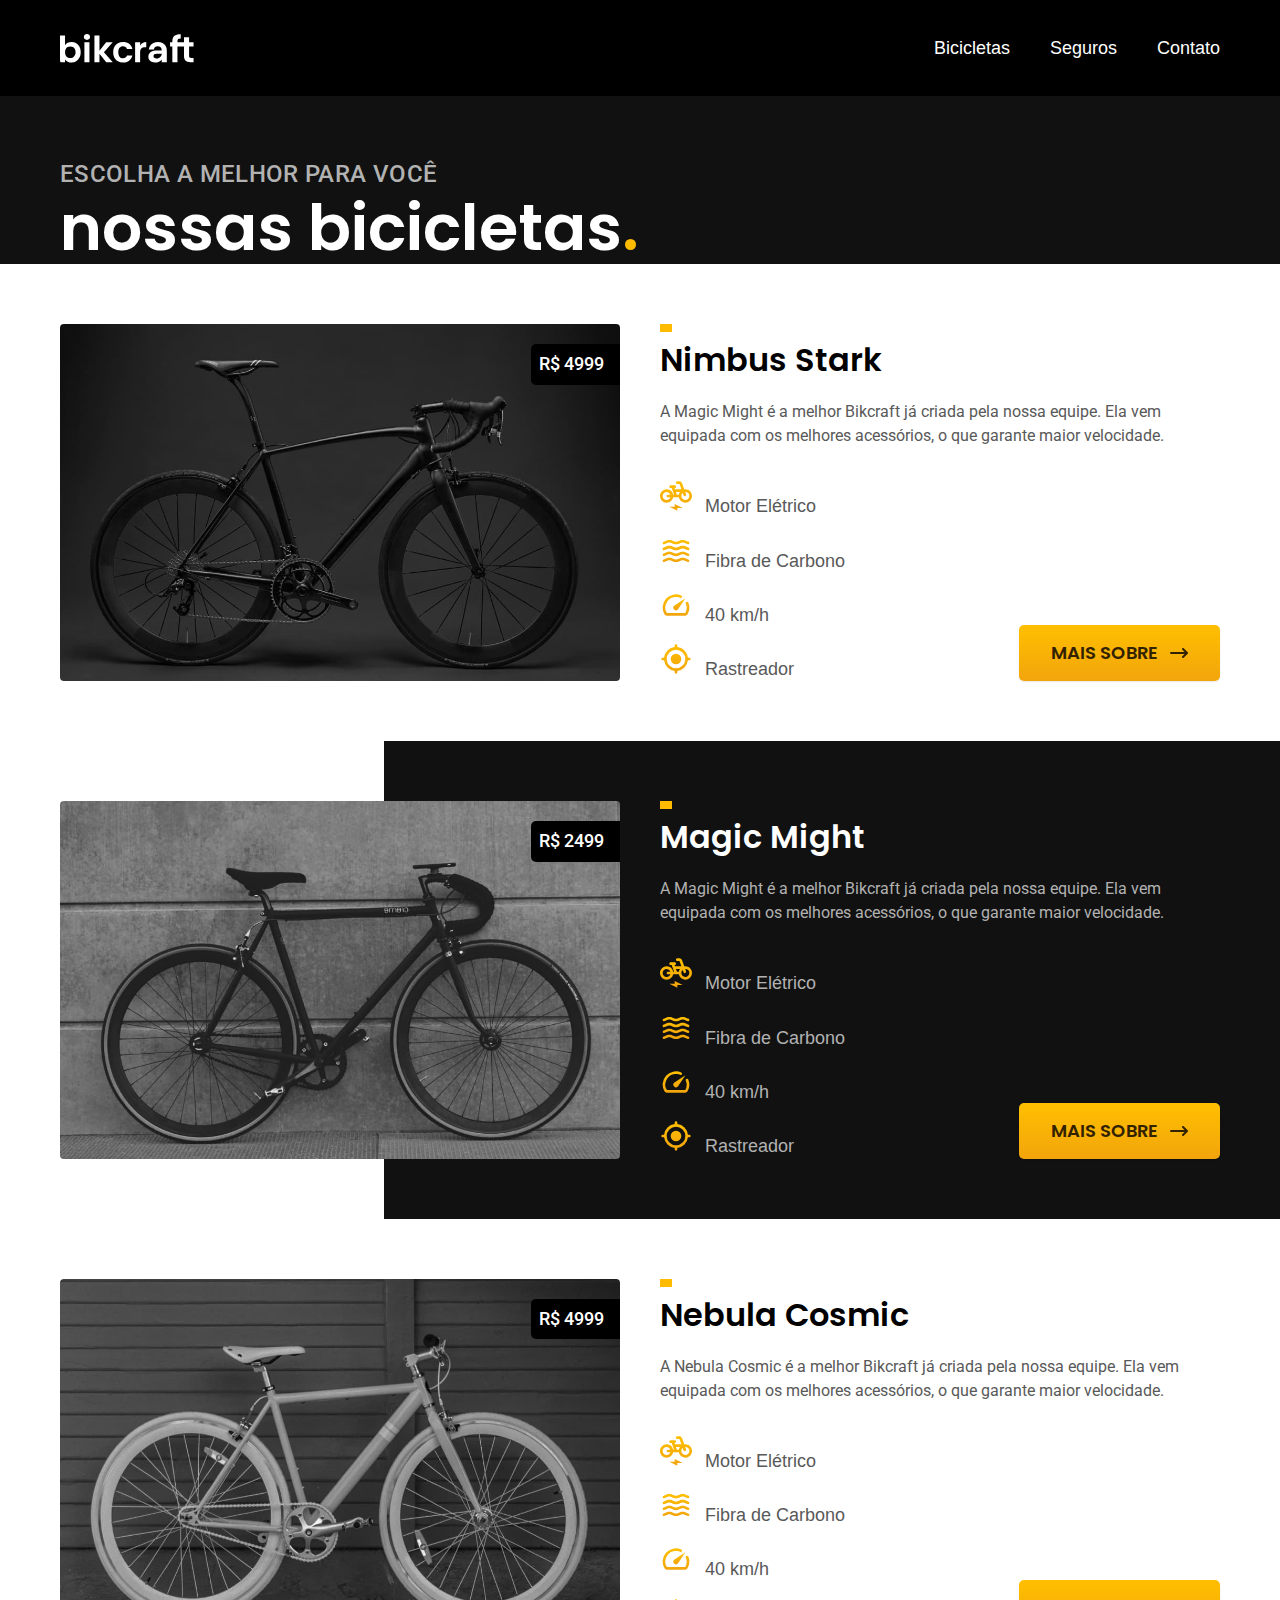
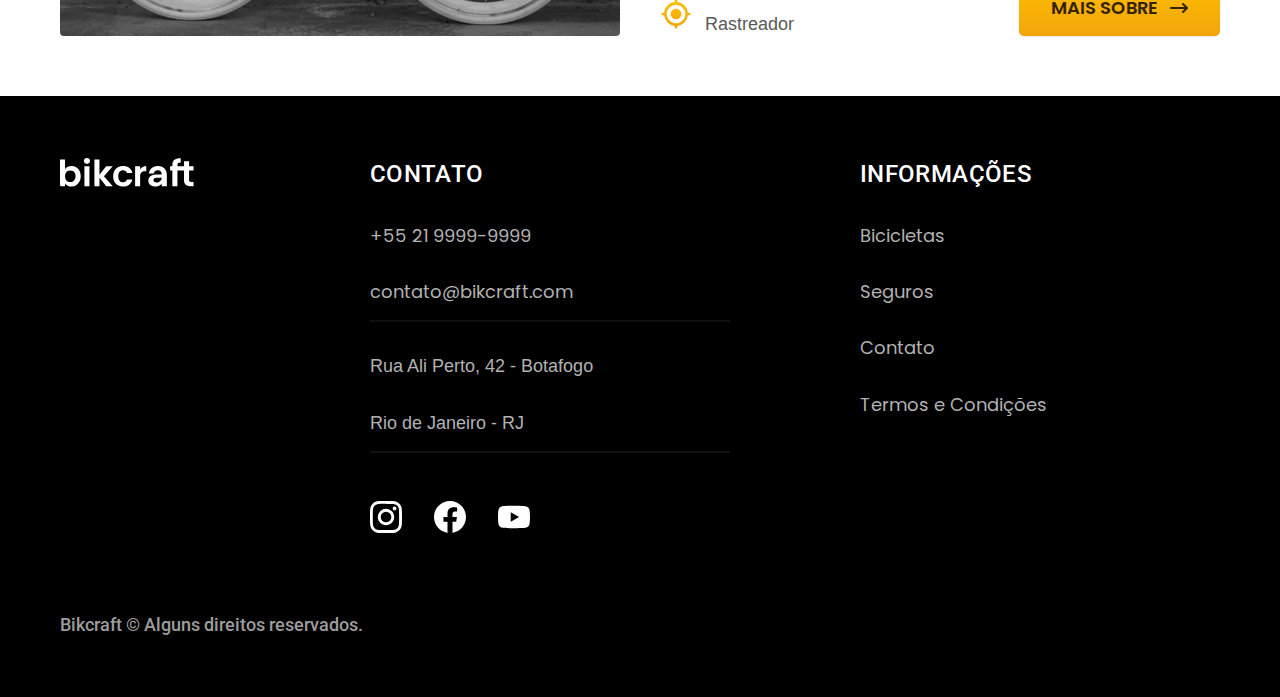
==== bicicletas.html @ ee5eaa24 "commit inicial" ====
<!DOCTYPE html>
<html lang="pt-br">

<head>
  <meta charset="UTF-8">
  <meta name="viewport" content="width=device-width, initial-scale=1.0">

  <title>Bicicletas | Bikcraft </title>
  <meta name="description" content="Bicicletas">
  <link rel="stylesheet" href="/css/style.css">
  <link rel="preconnect" href="https://fonts.googleapis.com">
  <link rel="preconnect" href="https://fonts.gstatic.com" crossorigin>
  <link href="https://fonts.googleapis.com/css2?family=Poppins:wght@400;600&family=Merriweather:ital,wght@1,900&family=Roboto:wght@400;500&display=swap" rel="stylesheet">
</head>

<body>
  <header class="header-bg">
    <div class="header container">
      <a href="./index.html"> <img src="img/bikcraft.svg" alt="Bikcraft"></a>


      <nav aria-label="primaria">
        <ul class="header-menu font-1-m">
          <li><a href="./bicicletas.html">Bicicletas</a></li>
          <li><a href="./seguros.html">Seguros</a></li>
          <li><a href="./contato.html">Contato</a></li>
        </ul>
      </nav>
    </div>
  </header>

  <main>
    
    <div class="titulo-bg">
      <div class="titulo container">
      <p class="font-2-l-b cor-5">ESCOLHA A MELHOR PARA VOCÊ</p>
      <h1 class="font-1-xxl cor-0">nossas bicicletas<span class="cor-p1 font-1-xxl ">.</span></h1>
    </div>
  </div>

    <div class="bicicletas container">
      
      <div class="bicicletas-imagem">
       
        <img src="img/bicicletas/nimbus.jpg" alt="Bicicleta Preta">
        <span class="font-2-m cor-0">R$ 4999</span>
       
      </div>


      <div class="bicicleta-conteudo">
        <h1 class="font-1-xl">Nimbus Stark</h1>
        <p class="font-2-s cor-8">A Magic Might é a melhor Bikcraft já criada pela nossa equipe. Ela vem equipada com os melhores acessórios, o que garante maior velocidade.</p>
        <ul class="font-1-m cor-8">
          <li> <img src="img/icones/eletrica.svg" alt="">
            Motor Elétrico
          </li>
          <li> <img src="img/icones/carbono.svg" alt="">
            Fibra de Carbono
          </li>
          <li> <img src="img/icones/velocidade.svg" alt="">
            40 km/h
          </li>
          <li> <img src="img/icones/rastreador.svg" alt="">
            Rastreador
          </li>
        </ul>
        <a class="botao seta" href="./bicicletas/nimbus.html">MAIS SOBRE</a>
      </div>
    </div>

    <div class="bicicletas-bg">
      <div class="bicicletas container">
        <div class="bicicletas-imagem">
          <img src="img/bicicletas/magic.jpg" alt="Bicicleta Preta">
          <span class="font-2-m cor-0">R$ 2499</span>
        </div>
        <div class="bicicleta-conteudo">
          <h1 class="font-1-xl cor-0">Magic Might</h1>
          <p class="font-2-s cor-5">A Magic Might é a melhor Bikcraft já criada pela nossa equipe. Ela vem equipada com os melhores acessórios, o que garante maior velocidade.</p>
          <ul class="font-1-m cor-5">
            <li> <img src="img/icones/eletrica.svg" alt="">
              Motor Elétrico
            </li>
            <li> <img src="img/icones/carbono.svg" alt="">
              Fibra de Carbono
            </li>
            <li> <img src="img/icones/velocidade.svg" alt="">
              40 km/h
            </li>
            <li> <img src="img/icones/rastreador.svg" alt="">
              Rastreador
            </li>
          </ul>
          <a class="botao seta" href="magic.html">MAIS SOBRE</a>
        </div>
      </div>
    </div>

    <div class="bicicletas container">
      <div class="bicicletas-imagem">
        <img src="img/bicicletas/nebula.jpg" alt="Bicicleta Preta">
        <span class="font-2-m cor-0">R$ 4999</span>
      </div>
      <div class="bicicleta-conteudo">
        <h1 class="font-1-xl">Nebula Cosmic</h1>
        <p class="font-2-s cor-8">A Nebula Cosmic é a melhor Bikcraft já criada pela nossa equipe. Ela vem equipada com os melhores acessórios, o que garante maior velocidade.</p>
        <ul class="font-1-m cor-8">
          <li> <img src="img/icones/eletrica.svg" alt="">
            Motor Elétrico
          </li>
          <li> <img src="img/icones/carbono.svg" alt="">
            Fibra de Carbono
          </li>
          <li> <img src="img/icones/velocidade.svg" alt="">
            40 km/h
          </li>
          <li> <img src="img/icones/rastreador.svg" alt="">
            Rastreador
          </li>
        </ul>
        <a class="botao seta" href="Nebula.html">MAIS SOBRE</a>
      </div>
    </div>


  </main>


  <footer class="footer-bg">
    <div class="footer container">
      <img src="img/bikcraft.svg" alt="Bikcraft">
      <div class="footer-contato">
        <h3 class="font-2-l-b cor-0">Contato</h3>
        <ul class="font-2-m cor-5">
          <li> <a class="font-1-m cor-5" href="tel:+55219999999">+55 21 9999-9999</a></li>
          <li> <a class="font-1-m cor-5" href="mailto:contato@bikcraft.com">contato@bikcraft.com</a></li>
          <li>Rua Ali Perto, 42 - Botafogo</li>
          <li>Rio de Janeiro - RJ</li>
        </ul>
        <div class="footer-redes">
          <a href="">
            <img src="img/redes/instagram.svg" alt="Instagram">
          </a>
          <a href="">
            <img src="img/redes/facebook.svg" alt="Facebook">
          </a>
          <a href="">
            <img src="img/redes/youtube.svg" alt="Youtube">
          </a>

        </div>
      </div>
      <div class="footer-informacoes">
        <h3 class="font-2-l-b cor-0">Informações</h3>
        <nav>
          <ul class="font-1-m cor-5">
            <li><a class="font-1-m cor-5" href="./bicicletas.html">Bicicletas</a></li>
            <li><a class="font-1-m cor-5" href="./seguros.html">Seguros</a></li>
            <li><a class="font-1-m cor-5" href="./contato.html">Contato</a></li>
            <li><a class="font-1-m cor-5" href="./termos.html">Termos e Condições</a></li>
          </ul>
        </nav>

      </div>
      <p class=" footer-copy font-2-m cor-6">Bikcraft © Alguns direitos reservados.</p>
    </div>
  </footer>
</body>

</html>
---- css/style.css ----
@import "./global/global.css";
@import "/css/ultilidades/tipografia.css";
@import "/css/ultilidades/cores.css";
@import "./global/header.css";
@import "./home/footer.css";
/* Ultilidades */

/* Home */
@import "./home/introducao.css";
@import "./home/tecnologia.css";
@import "./home/parceiros.css";
@import "./home/depoimento.css";
/*Bicicletas */
@import "./bicicletas/bicicletas-lista.css";

/* Bicicletas */
@import "./bicicletas/bicicletas.css";
@import "./bicicletas/bicicletas-lista.css";

/*Bicicleta */
@import "./bicicleta/bicicleta.css";
@import "./bicicleta/seguro.css";

/* Seguros */
@import "./seguros/seguros.css";
@import "./seguros/perguntas.css";

/* Contato */
@import "./contato/contato.css";
@import "./contato/lojas.css";

/*Termos*/
@import "./termos/termos.css";

@import "/css/ultilidades/formulario.css";
@import "/css/ultilidades/componentes.css";



@import "/css/orcamento/orcamento.css";
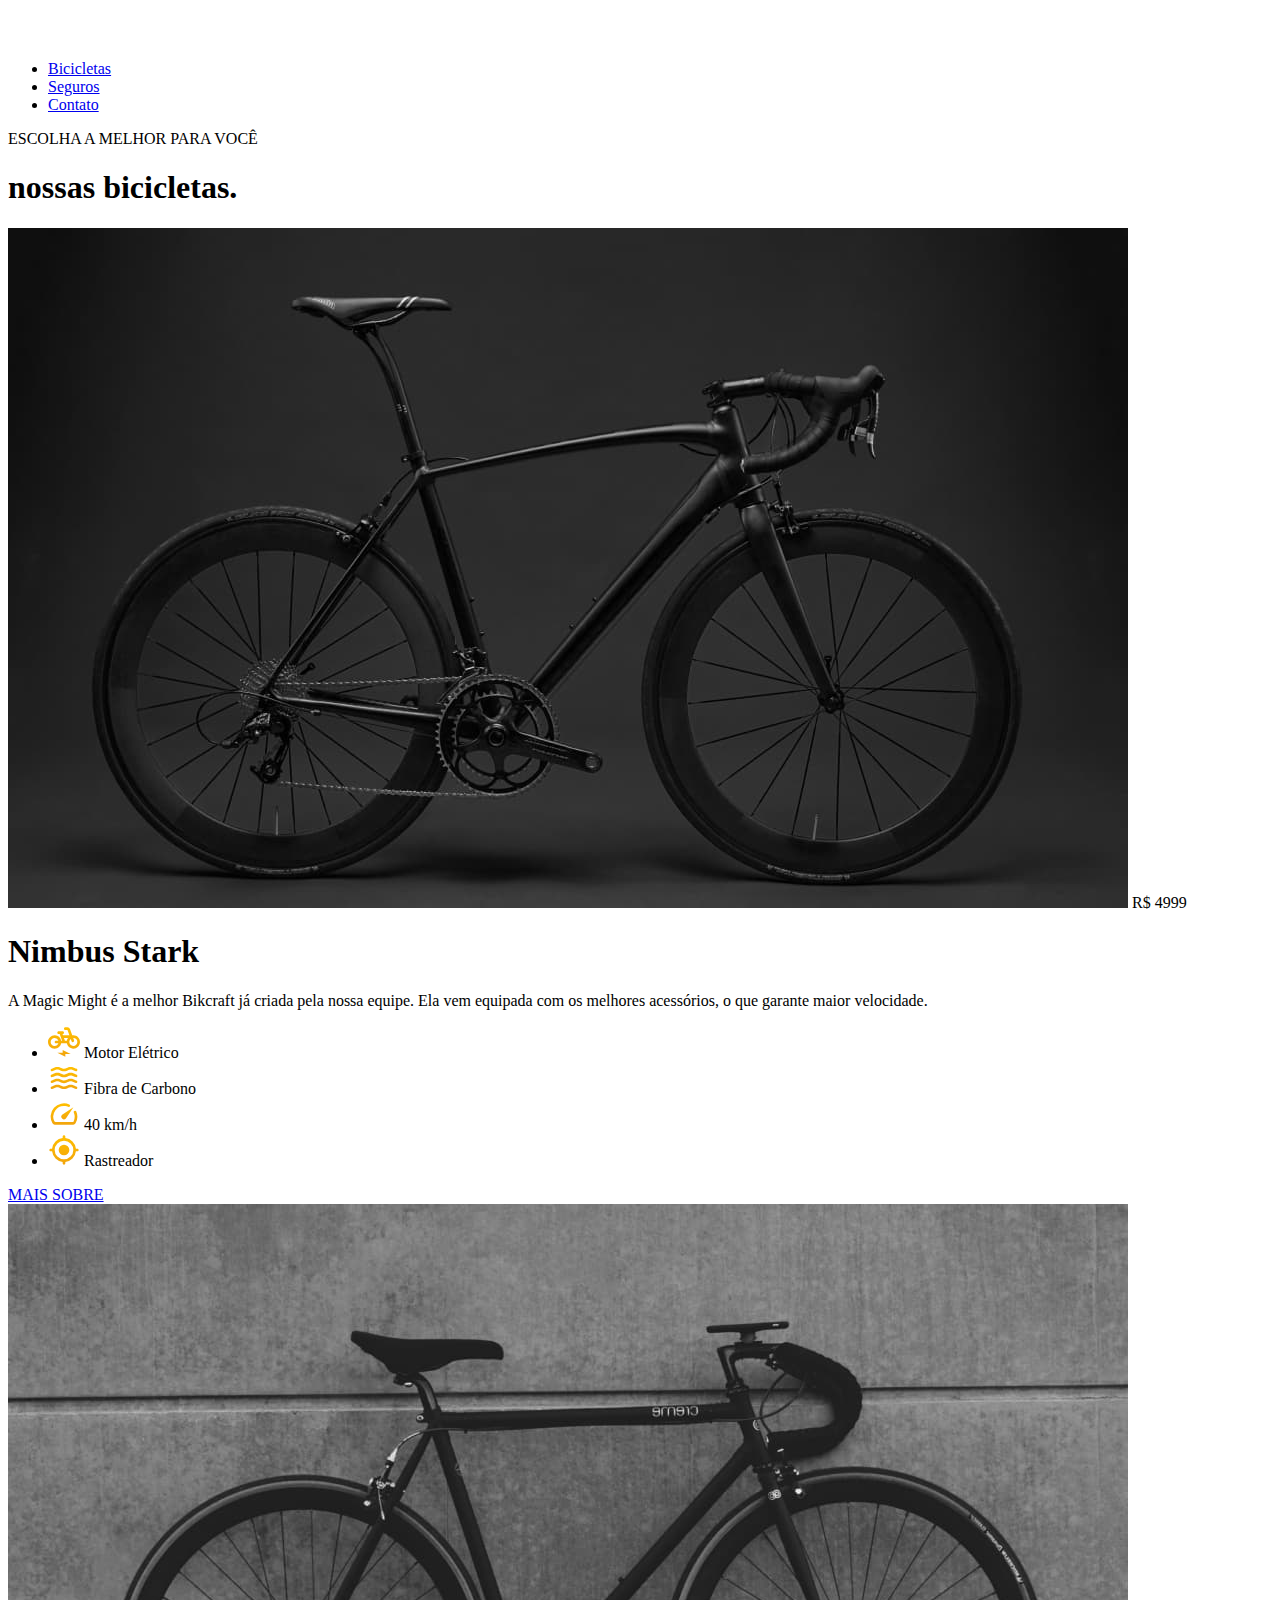
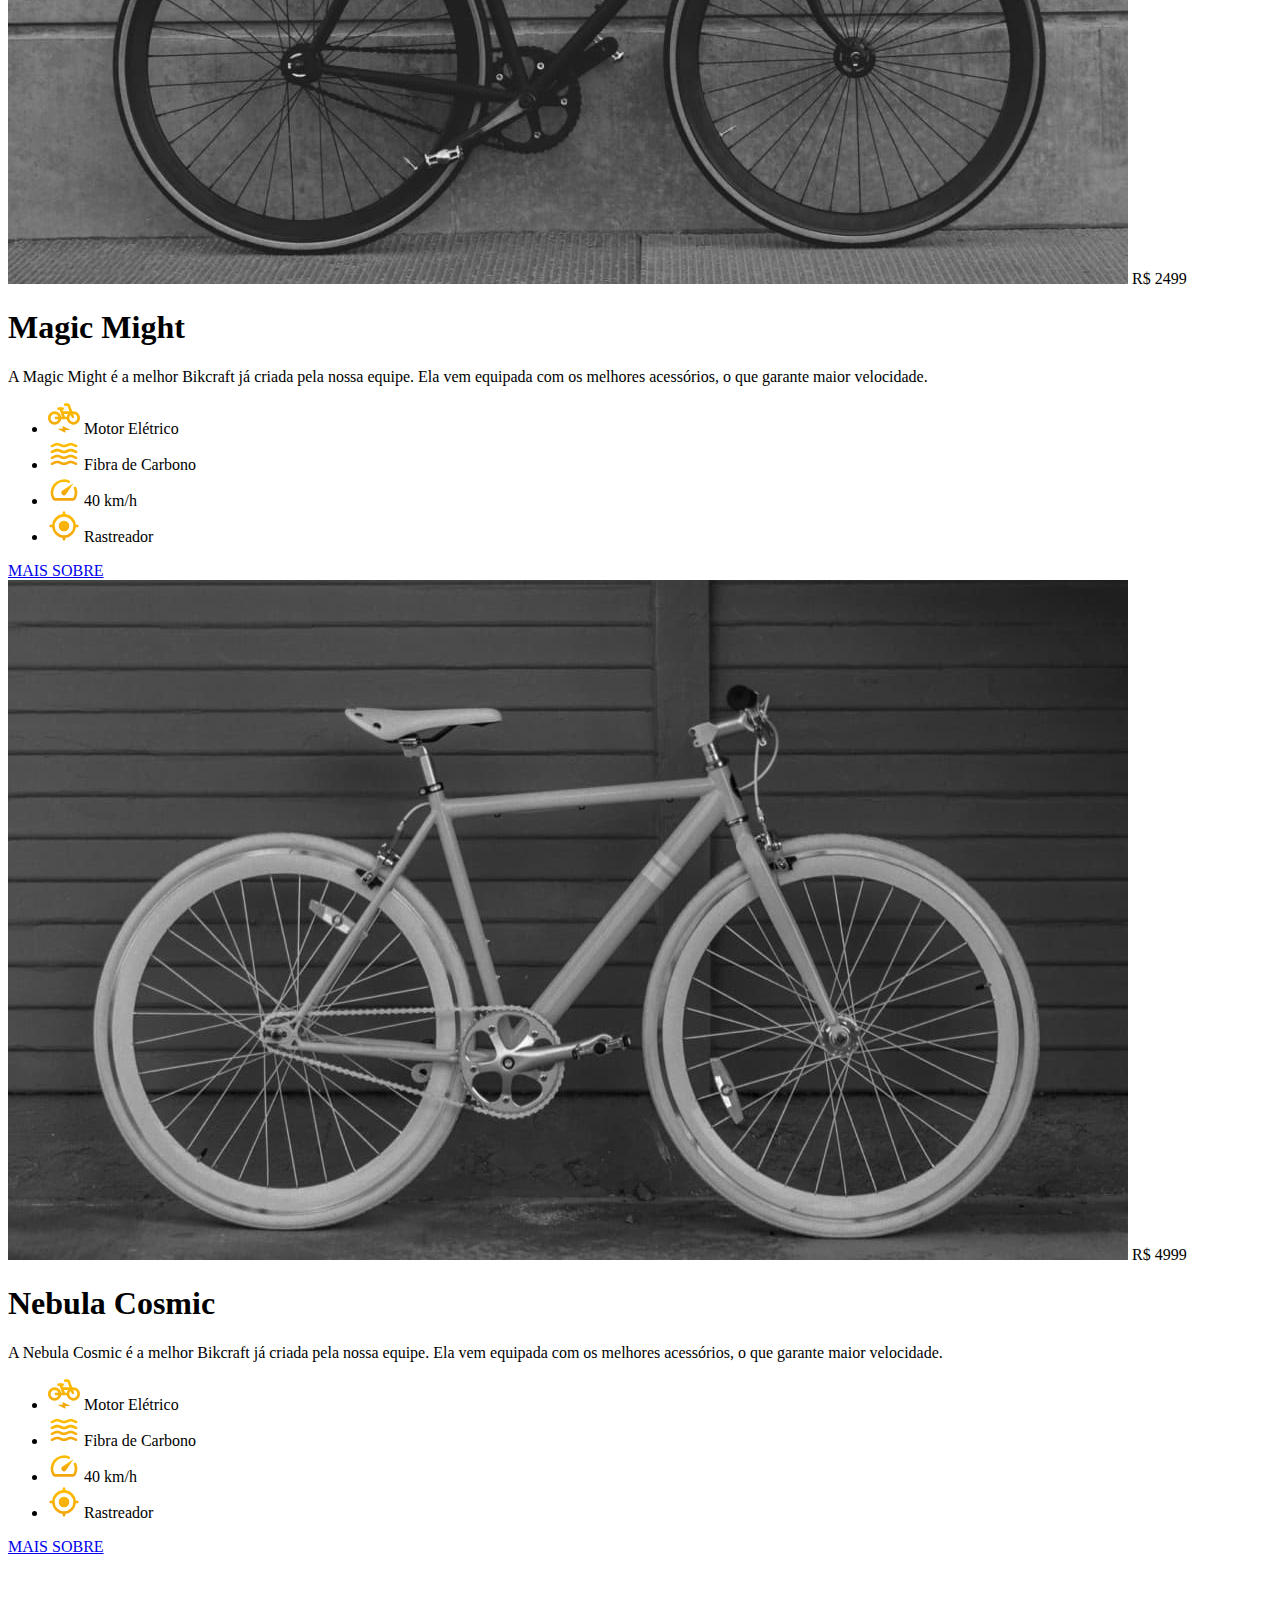
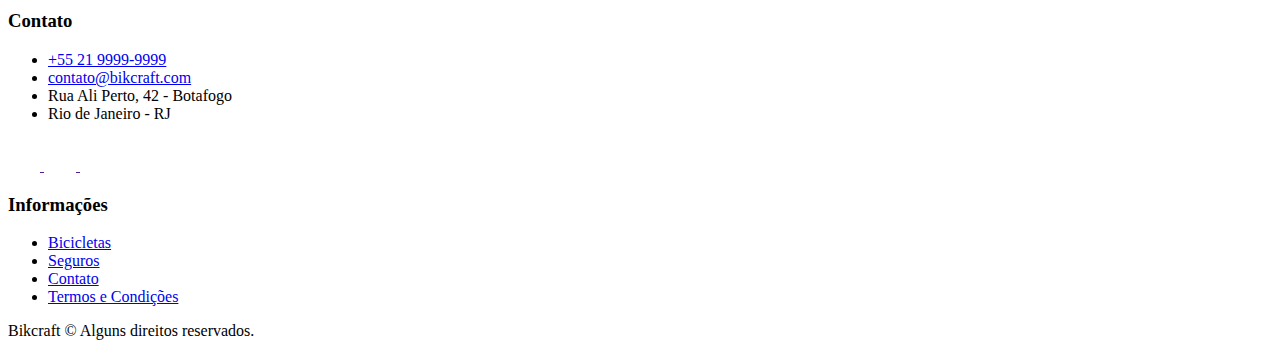
==== commit 484930c0: "formularios finalizados" ====
--- a/bicicletas.html
+++ b/bicicletas.html
@@ -7,7 +7,7 @@
 
   <title>Bicicletas | Bikcraft </title>
   <meta name="description" content="Bicicletas">
-  <link rel="stylesheet" href="/css/style.css">
+  <link rel="preload" href="/css/style.css" as="style">
   <link rel="preconnect" href="https://fonts.googleapis.com">
   <link rel="preconnect" href="https://fonts.gstatic.com" crossorigin>
   <link href="https://fonts.googleapis.com/css2?family=Poppins:wght@400;600&family=Merriweather:ital,wght@1,900&family=Roboto:wght@400;500&display=swap" rel="stylesheet">
@@ -30,21 +30,21 @@
   </header>
 
   <main>
-    
+
     <div class="titulo-bg">
       <div class="titulo container">
-      <p class="font-2-l-b cor-5">ESCOLHA A MELHOR PARA VOCÊ</p>
-      <h1 class="font-1-xxl cor-0">nossas bicicletas<span class="cor-p1 font-1-xxl ">.</span></h1>
+        <p class="font-2-l-b cor-5">ESCOLHA A MELHOR PARA VOCÊ</p>
+        <h1 class="font-1-xxl cor-0">nossas bicicletas<span class="cor-p1 font-1-xxl ">.</span></h1>
+      </div>
     </div>
-  </div>
 
     <div class="bicicletas container">
-      
+
       <div class="bicicletas-imagem">
-       
+
         <img src="img/bicicletas/nimbus.jpg" alt="Bicicleta Preta">
         <span class="font-2-m cor-0">R$ 4999</span>
-       
+
       </div>
 
 
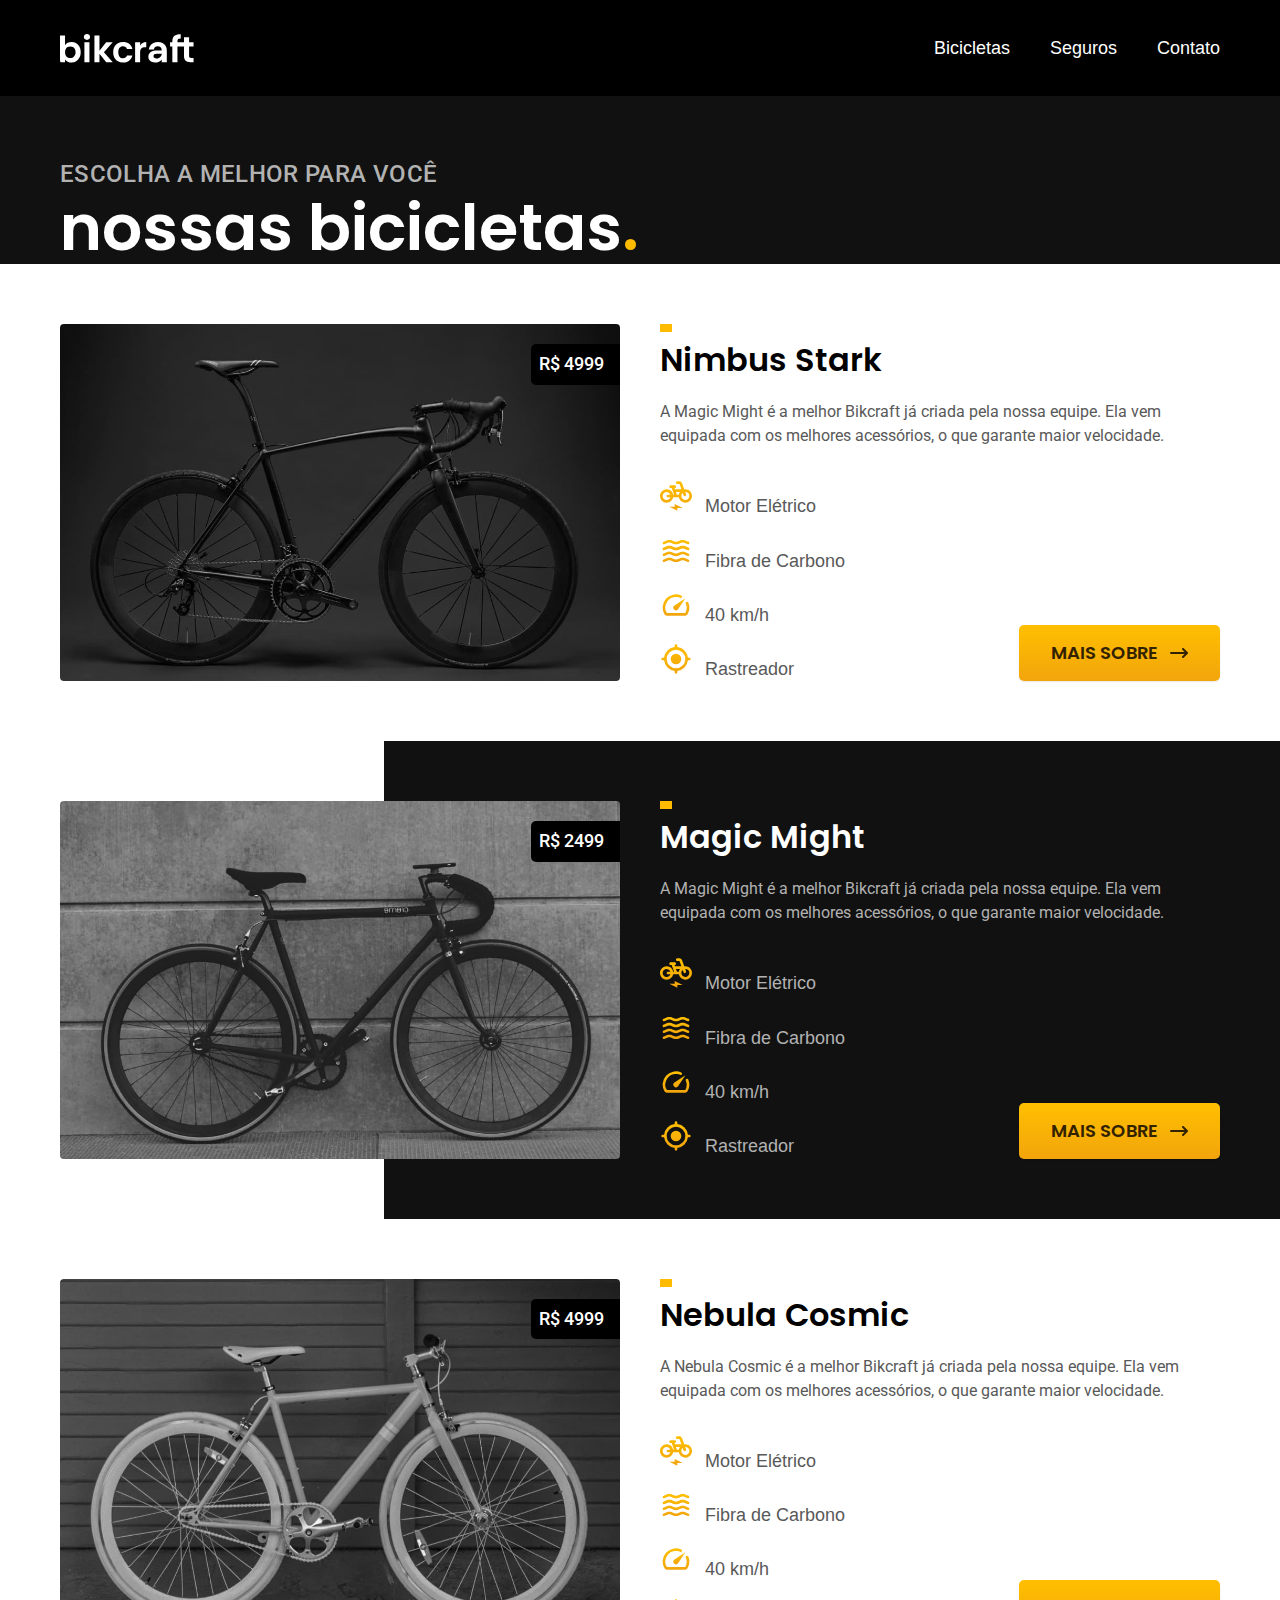
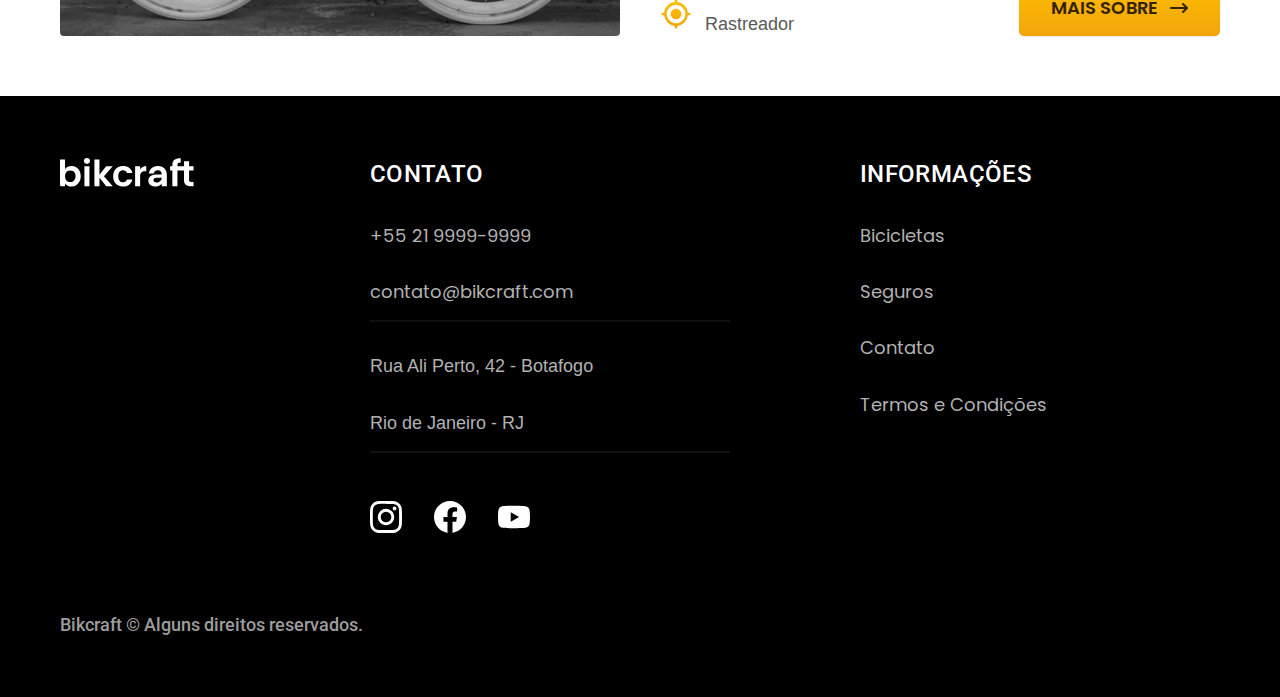
==== commit ca88aca2: "alteração style.css" ====
--- a/bicicletas.html
+++ b/bicicletas.html
@@ -8,6 +8,7 @@
   <title>Bicicletas | Bikcraft </title>
   <meta name="description" content="Bicicletas">
   <link rel="preload" href="/css/style.css" as="style">
+  <link rel="stylesheet" href="./css/style.css">
   <link rel="preconnect" href="https://fonts.googleapis.com">
   <link rel="preconnect" href="https://fonts.gstatic.com" crossorigin>
   <link href="https://fonts.googleapis.com/css2?family=Poppins:wght@400;600&family=Merriweather:ital,wght@1,900&family=Roboto:wght@400;500&display=swap" rel="stylesheet">
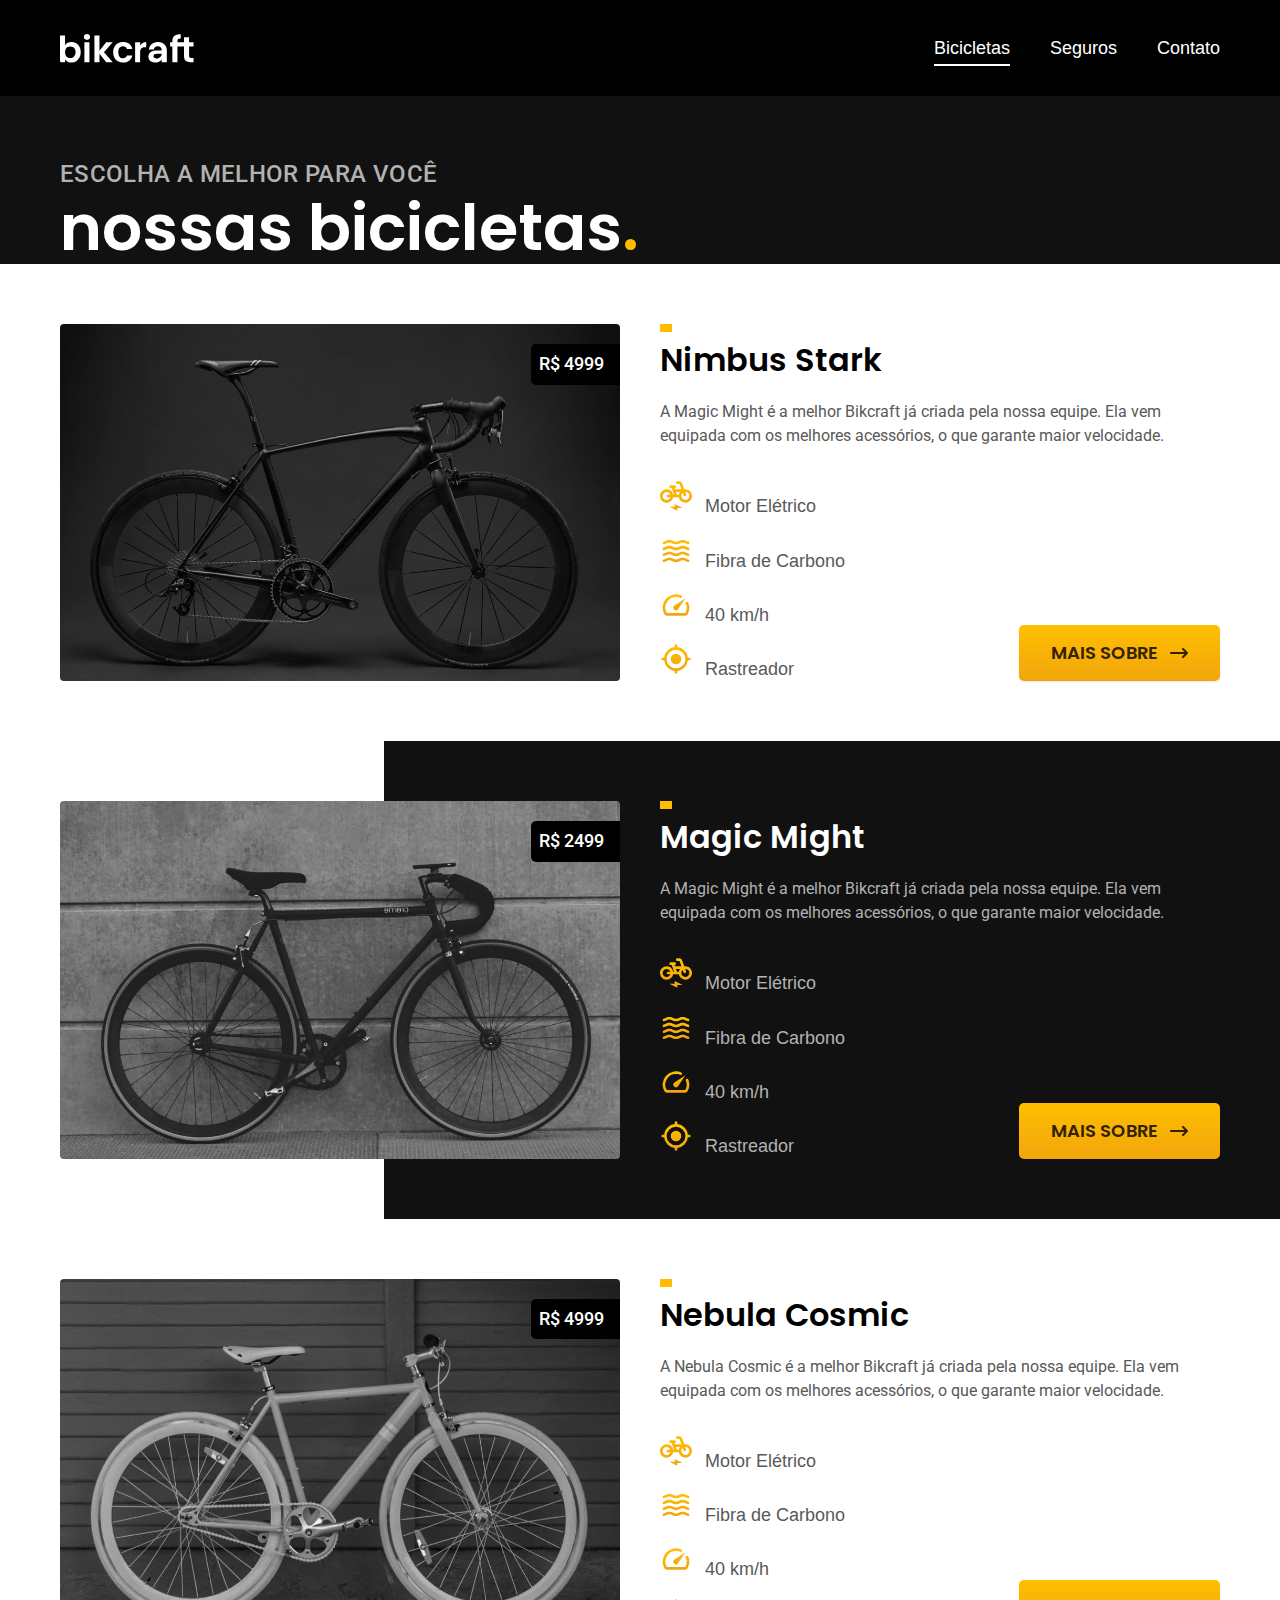
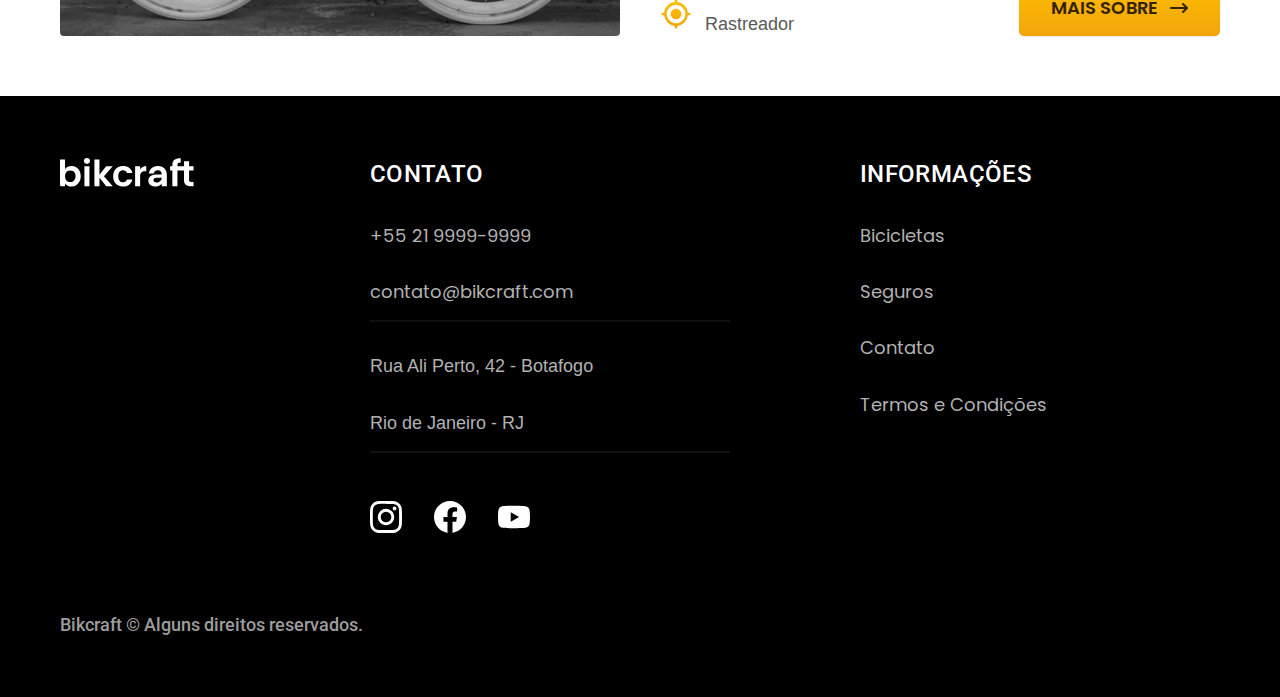
==== commit 33a9d5ec: "js em formularios" ====
--- a/bicicletas.html
+++ b/bicicletas.html
@@ -93,7 +93,7 @@
               Rastreador
             </li>
           </ul>
-          <a class="botao seta" href="magic.html">MAIS SOBRE</a>
+          <a class="botao seta" href="/bicicletas/magic.html">MAIS SOBRE</a>
         </div>
       </div>
     </div>
@@ -120,7 +120,7 @@
             Rastreador
           </li>
         </ul>
-        <a class="botao seta" href="Nebula.html">MAIS SOBRE</a>
+        <a class="botao seta" href="./bicicletas/nebula.html">MAIS SOBRE</a>
       </div>
     </div>
 
@@ -167,6 +167,7 @@
       <p class=" footer-copy font-2-m cor-6">Bikcraft © Alguns direitos reservados.</p>
     </div>
   </footer>
+  <script src="./js/script.js"></script>
 </body>
 
 </html>